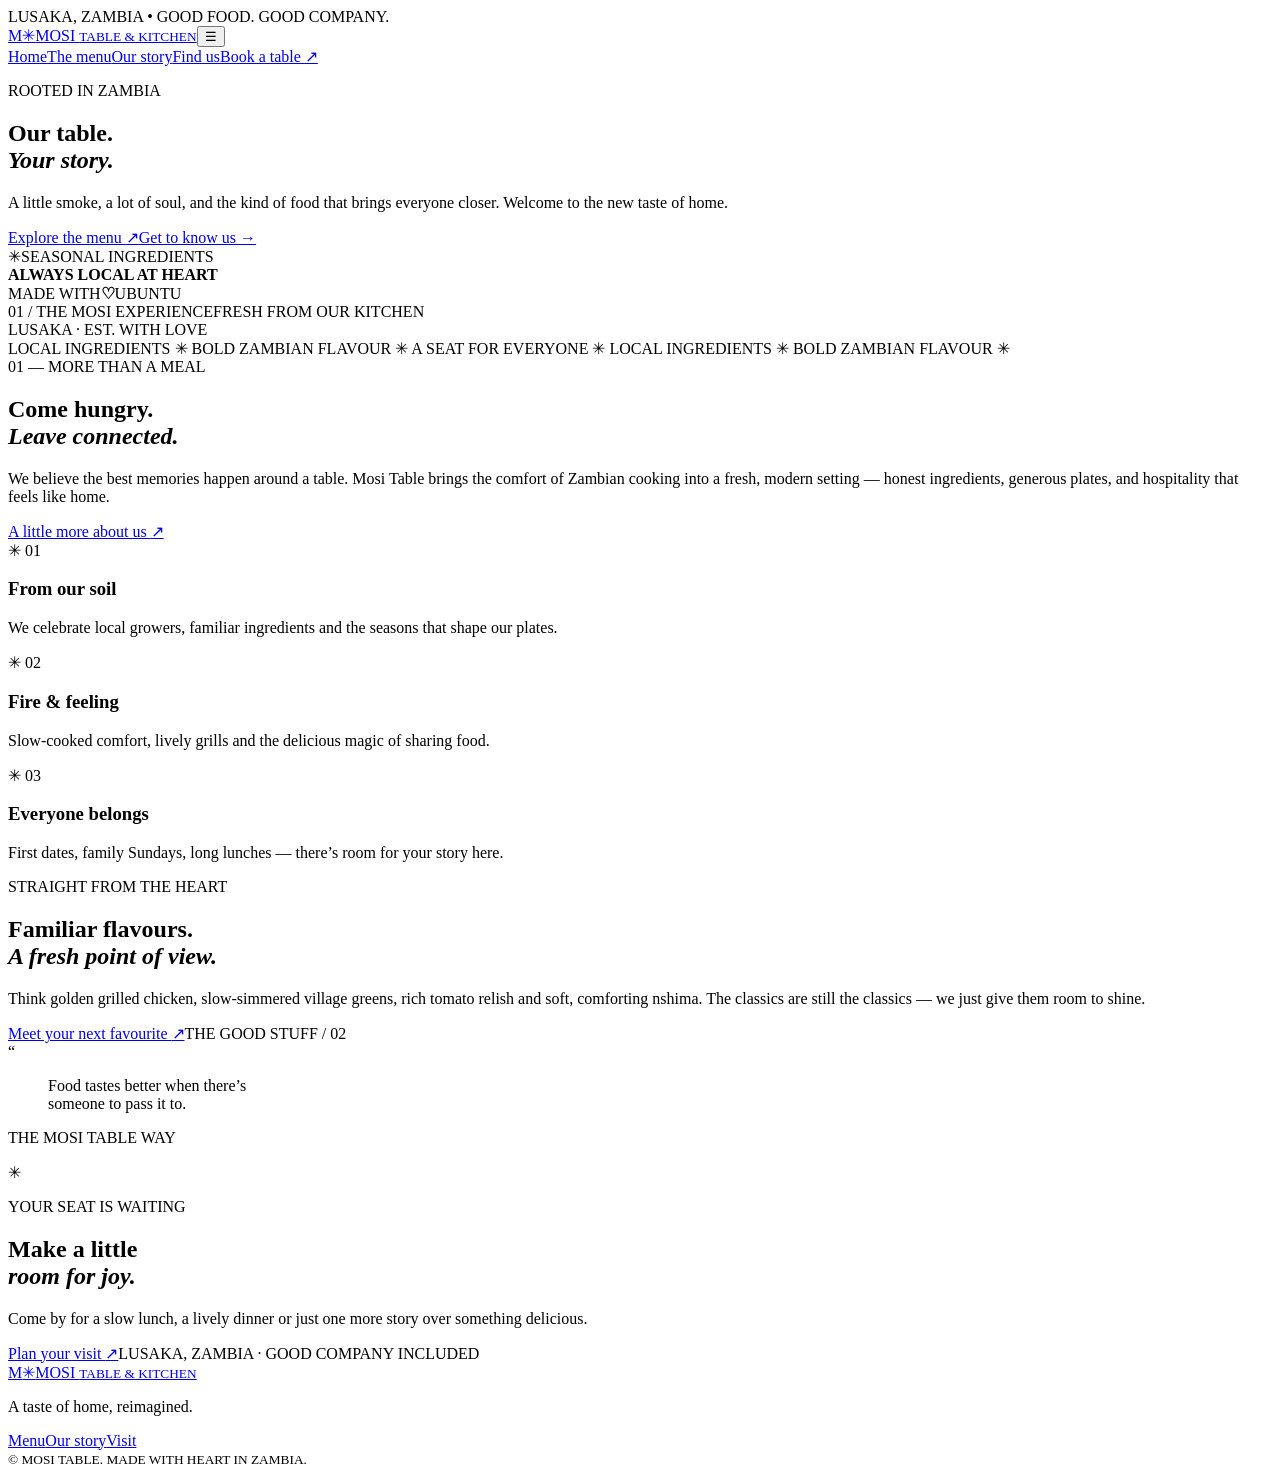
==== index.html @ 556760af "Build Mosi Table restaurant homepage" ====
<!doctype html>
<html lang="en"><head><meta charset="utf-8"><meta name="viewport" content="width=device-width,initial-scale=1"><meta name="theme-color" content="#19251c"><meta name="description" content="Mosi Table — a contemporary Zambian kitchen celebrating fire, flavour and the generous spirit of home."><title>Mosi Table — A taste of home, reimagined</title><link rel="preconnect" href="https://fonts.googleapis.com"><link href="https://fonts.googleapis.com/css2?family=DM+Sans:wght@400;500;600;700&family=Playfair+Display:wght@500;600;700&display=swap" rel="stylesheet"><link rel="stylesheet" href="assets/css/style.css"><script defer src="assets/js/main.js"></script></head>
<body data-page="home"><div class="announcement">LUSAKA, ZAMBIA <span>•</span> GOOD FOOD. GOOD COMPANY.</div><header class="site-header"><a class="brand" href="index.html"><span class="brand-mark">M<span>✳</span></span><span>MOSI <small>TABLE & KITCHEN</small></span></a><button class="nav-toggle" aria-label="Open navigation" aria-expanded="false">☰</button><nav class="nav"><a class="active" href="index.html">Home</a><a href="menu.html">The menu</a><a href="story.html">Our story</a><a href="visit.html">Find us</a><a class="nav-cta" href="visit.html#booking">Book a table <span>↗</span></a></nav></header>
<main><section class="hero"><div class="hero-copy"><p class="eyebrow"><span class="eyebrow-line"></span> ROOTED IN ZAMBIA</p><h1>Our table.<br><em>Your story.</em></h1><p class="hero-lede">A little smoke, a lot of soul, and the kind of food that brings everyone closer. Welcome to the new taste of home.</p><div class="hero-actions"><a class="button button-light" href="menu.html">Explore the menu <span>↗</span></a><a class="text-link light-link" href="story.html">Get to know us <span>→</span></a></div><div class="hero-note"><span class="note-star">✳</span><span>SEASONAL INGREDIENTS<br><b>ALWAYS LOCAL AT HEART</b></span></div></div><div class="hero-visual"><div class="hero-photo" role="img" aria-label="A beautifully plated Zambian-inspired meal with grilled vegetables and nshima"></div><div class="photo-stamp"><span>MADE WITH</span><strong>♡</strong><span>UBUNTU</span></div><div class="hero-caption"><span>01 / THE MOSI EXPERIENCE</span><span>FRESH FROM OUR KITCHEN</span></div></div><div class="hero-side-label">LUSAKA · EST. WITH LOVE</div></section>
<section class="ticker" aria-label="Our values"><div>LOCAL INGREDIENTS <span>✳</span> BOLD ZAMBIAN FLAVOUR <span>✳</span> A SEAT FOR EVERYONE <span>✳</span> LOCAL INGREDIENTS <span>✳</span> BOLD ZAMBIAN FLAVOUR <span>✳</span></div></section>
<section class="intro section-pad"><div class="section-kicker">01 — MORE THAN A MEAL</div><div class="intro-grid"><h2>Come hungry.<br><em>Leave connected.</em></h2><div><p class="body-large">We believe the best memories happen around a table. Mosi Table brings the comfort of Zambian cooking into a fresh, modern setting — honest ingredients, generous plates, and hospitality that feels like home.</p><a class="under-link" href="story.html">A little more about us <span>↗</span></a></div></div><div class="value-row"><article><span>✳ 01</span><h3>From our soil</h3><p>We celebrate local growers, familiar ingredients and the seasons that shape our plates.</p></article><article><span>✳ 02</span><h3>Fire & feeling</h3><p>Slow-cooked comfort, lively grills and the delicious magic of sharing food.</p></article><article><span>✳ 03</span><h3>Everyone belongs</h3><p>First dates, family Sundays, long lunches — there’s room for your story here.</p></article></div></section>
<section class="dish-feature"><div class="dish-photo" role="img" aria-label="Zambian meal with nshima, greens and grilled chicken"></div><div class="dish-copy"><p class="eyebrow">STRAIGHT FROM THE HEART</p><h2>Familiar flavours.<br><em>A fresh point of view.</em></h2><p>Think golden grilled chicken, slow-simmered village greens, rich tomato relish and soft, comforting nshima. The classics are still the classics — we just give them room to shine.</p><a class="button button-dark" href="menu.html">Meet your next favourite <span>↗</span></a><span class="dish-number">THE GOOD STUFF / 02</span></div></section>
<section class="quote-band"><span class="quote-mark">“</span><blockquote>Food tastes better when there’s<br>someone to pass it to.</blockquote><p>THE MOSI TABLE WAY</p><span class="quote-flower">✳</span></section>
<section class="visit-strip"><div><p class="eyebrow">YOUR SEAT IS WAITING</p><h2>Make a little<br><em>room for joy.</em></h2></div><div class="visit-details"><p>Come by for a slow lunch, a lively dinner or just one more story over something delicious.</p><a class="button button-light" href="visit.html#booking">Plan your visit <span>↗</span></a><span class="visit-address">LUSAKA, ZAMBIA · GOOD COMPANY INCLUDED</span></div></section></main>
<footer class="footer"><a class="brand footer-brand" href="index.html"><span class="brand-mark">M<span>✳</span></span><span>MOSI <small>TABLE & KITCHEN</small></span></a><p>A taste of home, reimagined.</p><div class="footer-links"><a href="menu.html">Menu</a><a href="story.html">Our story</a><a href="visit.html">Visit</a></div><small>© <span data-year></span> MOSI TABLE. MADE WITH HEART IN ZAMBIA.</small></footer></body></html>
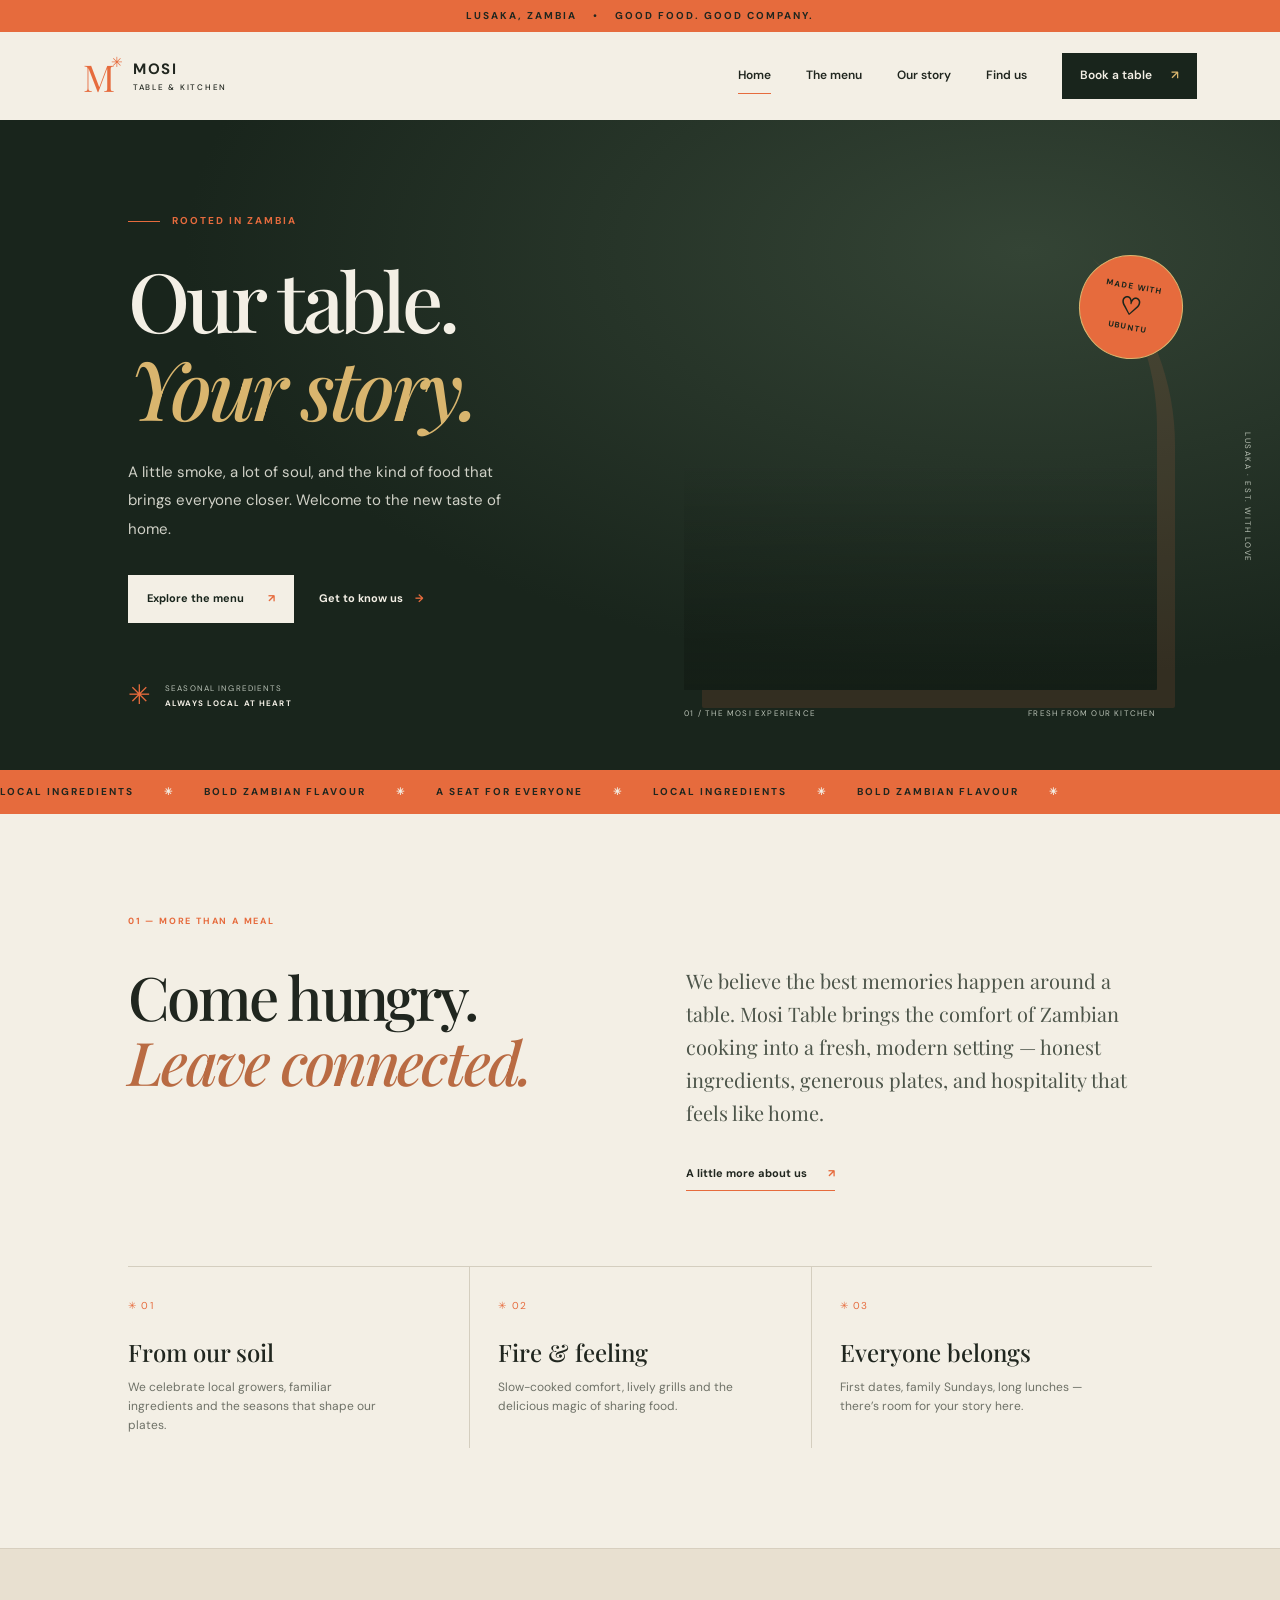
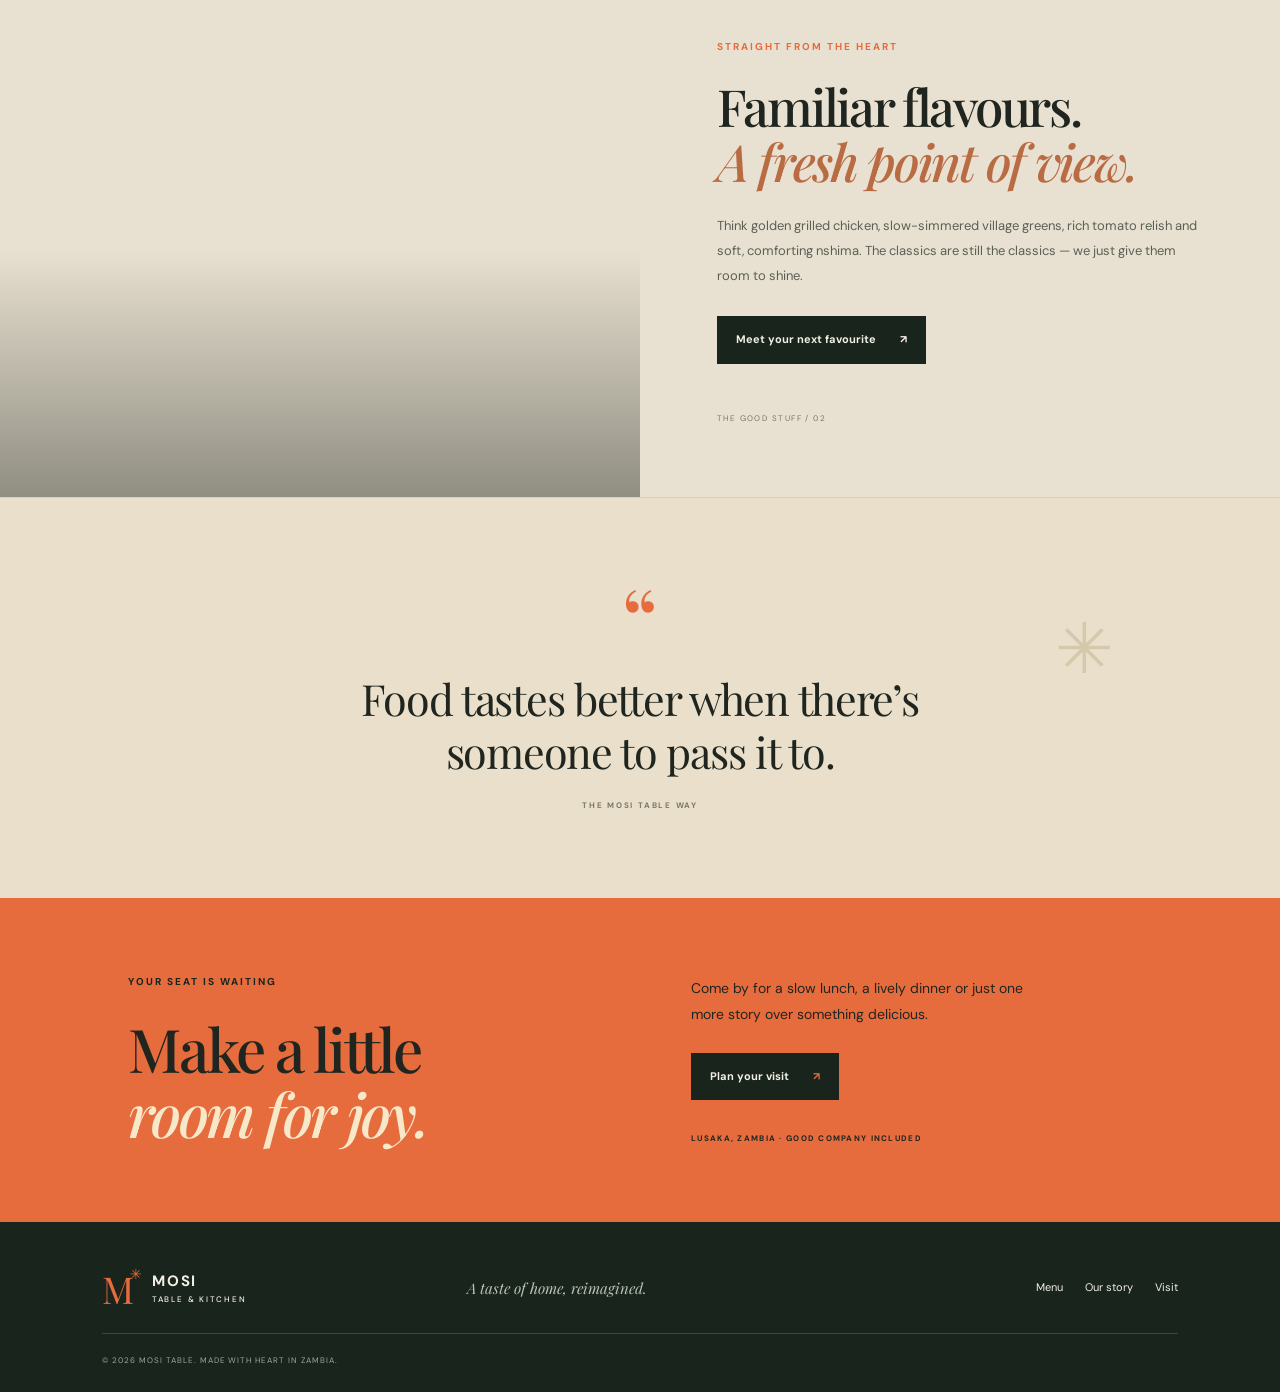
==== commit 55de15fc: "Load global and page-specific CSS" ====
--- a/index.html
+++ b/index.html
@@ -1,5 +1,5 @@
 <!doctype html>
-<html lang="en"><head><meta charset="utf-8"><meta name="viewport" content="width=device-width,initial-scale=1"><meta name="theme-color" content="#19251c"><meta name="description" content="Mosi Table — a contemporary Zambian kitchen celebrating fire, flavour and the generous spirit of home."><title>Mosi Table — A taste of home, reimagined</title><link rel="preconnect" href="https://fonts.googleapis.com"><link href="https://fonts.googleapis.com/css2?family=DM+Sans:wght@400;500;600;700&family=Playfair+Display:wght@500;600;700&display=swap" rel="stylesheet"><link rel="stylesheet" href="assets/css/style.css"><script defer src="assets/js/main.js"></script></head>
+<html lang="en"><head><meta charset="utf-8"><meta name="viewport" content="width=device-width,initial-scale=1"><meta name="theme-color" content="#19251c"><meta name="description" content="Mosi Table — a contemporary Zambian kitchen celebrating fire, flavour and the generous spirit of home."><title>Mosi Table — A taste of home, reimagined</title><link rel="preconnect" href="https://fonts.googleapis.com"><link href="https://fonts.googleapis.com/css2?family=DM+Sans:wght@400;500;600;700&family=Playfair+Display:wght@500;600;700&display=swap" rel="stylesheet"><link rel="stylesheet" href="assets/css/global.css"><link rel="stylesheet" href="assets/css/home.css"><script defer src="assets/js/main.js"></script></head>
 <body data-page="home"><div class="announcement">LUSAKA, ZAMBIA <span>•</span> GOOD FOOD. GOOD COMPANY.</div><header class="site-header"><a class="brand" href="index.html"><span class="brand-mark">M<span>✳</span></span><span>MOSI <small>TABLE & KITCHEN</small></span></a><button class="nav-toggle" aria-label="Open navigation" aria-expanded="false">☰</button><nav class="nav"><a class="active" href="index.html">Home</a><a href="menu.html">The menu</a><a href="story.html">Our story</a><a href="visit.html">Find us</a><a class="nav-cta" href="visit.html#booking">Book a table <span>↗</span></a></nav></header>
 <main><section class="hero"><div class="hero-copy"><p class="eyebrow"><span class="eyebrow-line"></span> ROOTED IN ZAMBIA</p><h1>Our table.<br><em>Your story.</em></h1><p class="hero-lede">A little smoke, a lot of soul, and the kind of food that brings everyone closer. Welcome to the new taste of home.</p><div class="hero-actions"><a class="button button-light" href="menu.html">Explore the menu <span>↗</span></a><a class="text-link light-link" href="story.html">Get to know us <span>→</span></a></div><div class="hero-note"><span class="note-star">✳</span><span>SEASONAL INGREDIENTS<br><b>ALWAYS LOCAL AT HEART</b></span></div></div><div class="hero-visual"><div class="hero-photo" role="img" aria-label="A beautifully plated Zambian-inspired meal with grilled vegetables and nshima"></div><div class="photo-stamp"><span>MADE WITH</span><strong>♡</strong><span>UBUNTU</span></div><div class="hero-caption"><span>01 / THE MOSI EXPERIENCE</span><span>FRESH FROM OUR KITCHEN</span></div></div><div class="hero-side-label">LUSAKA · EST. WITH LOVE</div></section>
 <section class="ticker" aria-label="Our values"><div>LOCAL INGREDIENTS <span>✳</span> BOLD ZAMBIAN FLAVOUR <span>✳</span> A SEAT FOR EVERYONE <span>✳</span> LOCAL INGREDIENTS <span>✳</span> BOLD ZAMBIAN FLAVOUR <span>✳</span></div></section>
--- a/assets/css/global.css
+++ b/assets/css/global.css
@@ -0,0 +1 @@
+:root{--forest:#19251c;--cream:#f3efe5;--paper:#e8e0d0;--ink:#20261f;--muted:#6e7167;--serif:'Playfair Display',Georgia,serif;--sans:'DM Sans',Arial,sans-serif;--orange:#e66b3d;--gold:#d9b56e}*{box-sizing:border-box}html{scroll-behavior:smooth}body{margin:0;background:var(--cream);color:var(--ink);font:15px/1.6 var(--sans)}a{color:inherit;text-decoration:none}button{font:inherit}.announcement{background:var(--orange);text-align:center;padding:8px;font-size:10px;letter-spacing:.2em;font-weight:700}.announcement span{padding:0 12px}.site-header{height:88px;padding:0 6.5%;display:flex;align-items:center;justify-content:space-between;background:var(--cream);position:relative;z-index:10}.brand{display:flex;align-items:center;gap:10px;font-weight:700;letter-spacing:.12em;font-size:15px;line-height:1.2}.brand small{display:block;font-size:8px;letter-spacing:.22em;margin-top:5px;font-weight:500}.brand-mark{font:37px var(--serif);letter-spacing:-.12em;color:var(--orange)}.brand-mark span{font-size:14px;vertical-align:top;letter-spacing:0}.nav{display:flex;align-items:center;gap:35px;font-size:12px;font-weight:600}.nav>a:not(.nav-cta){padding:8px 0;border-bottom:1px solid transparent}.nav>a.active,.nav>a:hover{border-color:var(--orange)}.nav-cta{background:var(--forest);color:var(--cream);padding:13px 18px}.nav-cta span{padding-left:16px;color:var(--gold)}.nav-toggle{display:none;border:0;background:none;font-size:24px}.hero{min-height:650px;background:var(--forest);color:var(--cream);display:grid;grid-template-columns:1fr 1fr;position:relative;overflow:hidden;padding:65px 8% 50px 10%}.hero-copy{padding:28px 4% 35px 0;position:relative;z-index:2}.eyebrow{font-size:10px;letter-spacing:.2em;font-weight:700;color:var(--orange);display:flex;align-items:center;gap:12px;margin:0 0 26px}.eyebrow-line{display:inline-block;width:32px;height:1px;background:var(--orange)}h1,h2,h3,p{margin-top:0}h1,h2{font-family:var(--serif);font-weight:500;letter-spacing:-.045em;line-height:1.08}h1{font-size:clamp(54px,6.4vw,90px);margin-bottom:26px}h1 em,h2 em{font-weight:500;color:var(--gold)}.hero-lede{max-width:390px;color:#d0d1c7;font-size:15px;line-height:1.9}.hero-actions{display:flex;align-items:center;gap:25px;margin-top:32px}.button{display:inline-flex;align-items:center;justify-content:space-between;gap:24px;padding:15px 19px;font-size:11px;font-weight:700;transition:transform .2s}.button:hover{transform:translateY(-3px)}.button-light{background:var(--cream);color:var(--forest)}.button-light span{color:var(--orange)}.button-dark{background:var(--forest);color:var(--cream)}.text-link{font-size:11px;font-weight:700}.text-link span{margin-left:9px;color:var(--orange)}.light-link{color:var(--cream)}.hero-note{display:flex;align-items:center;gap:13px;position:absolute;bottom:0;font-size:8px;letter-spacing:.14em;line-height:1.8;color:#b7c0b5}.hero-note b{color:var(--cream)}.note-star{font-size:27px;color:var(--orange)}.hero-visual{position:relative;min-height:500px}.hero-photo{position:absolute;inset:0 4% 30px 6%;background:url('https://images.unsplash.com/photo-1547592180-85f173990554?auto=format&fit=crop&w=1100&q=85') center/cover;border-radius:48% 48% 0 0;filter:saturate(.88)}.hero-photo:after,.dish-photo:after{content:"";position:absolute;inset:0;background:linear-gradient(180deg,transparent 55%,#0c140d66)}.photo-stamp{position:absolute;right:-1%;top:13%;width:104px;height:104px;border:1px solid var(--gold);border-radius:50%;display:flex;align-items:center;justify-content:center;flex-direction:column;background:var(--orange);color:var(--forest);transform:rotate(10deg);font-size:8px;letter-spacing:.15em;font-weight:700}.photo-stamp strong{font-size:24px;line-height:1.2}.hero-caption{position:absolute;bottom:0;left:6%;right:4%;display:flex;justify-content:space-between;color:#b9c1b5;font-size:8px;letter-spacing:.15em}.hero-side-label{position:absolute;right:2%;top:48%;writing-mode:vertical-rl;font-size:8px;letter-spacing:.2em;color:#b9c1b5}.ticker{overflow:hidden;background:var(--orange);padding:14px 0;white-space:nowrap;font-size:10px;letter-spacing:.16em;font-weight:700}.ticker div{min-width:max-content;animation:marquee 28s linear infinite}.ticker span{padding:0 26px;color:var(--cream)}@keyframes marquee{to{transform:translateX(-30%)}}.section-pad{padding:100px 10%}.section-kicker{font-size:9px;letter-spacing:.2em;color:var(--orange);font-weight:700;margin-bottom:36px}.intro-grid{display:grid;grid-template-columns:1fr 1fr;gap:9%;align-items:start}.intro h2,.dish-copy h2,.visit-strip h2{font-size:clamp(39px,4.7vw,62px);margin-bottom:0}.intro h2 em,.dish-copy h2 em,.visit-strip h2 em{color:#b96b43}.body-large{font:20px/1.65 var(--serif);color:#4d554a}.under-link{display:inline-block;margin-top:16px;border-bottom:1px solid var(--orange);padding-bottom:7px;font-size:11px;font-weight:700}.under-link span{margin-left:18px;color:var(--orange)}.value-row{margin-top:75px;display:grid;grid-template-columns:repeat(3,1fr);border-top:1px solid #d4cebf}.value-row article{padding:25px 26px 0 0}.value-row article+article{border-left:1px solid #d4cebf;padding-left:28px}.value-row article>span{color:var(--orange);font-size:10px;letter-spacing:.12em}.value-row h3{font:500 24px var(--serif);margin:20px 0 10px}.value-row p{color:var(--muted);font-size:12px;max-width:270px}.dish-feature{display:grid;grid-template-columns:1fr 1fr;background:var(--paper);min-height:550px}.dish-photo{position:relative;min-height:480px;background:url('https://images.unsplash.com/photo-1547592180-745d643a9c73?auto=format&fit=crop&w=1200&q=85') center/cover}.dish-copy{padding:90px 13% 70px 12%;position:relative}.dish-copy .eyebrow{margin-bottom:24px}.dish-copy h2{font-size:clamp(36px,4vw,55px)}.dish-copy>p:not(.eyebrow){margin:25px 0 28px;color:#5c6055;font-size:13px;line-height:1.9}.dish-number{display:block;margin-top:48px;font-size:8px;letter-spacing:.18em;color:#77786b}.quote-band{text-align:center;padding:84px 20px 78px;position:relative;overflow:hidden;background:#e9dfca}.quote-mark{font:90px var(--serif);line-height:.8;color:var(--orange)}.quote-band blockquote{font:clamp(27px,3.5vw,43px)/1.25 var(--serif);margin:10px 0 20px;letter-spacing:-.03em}.quote-band p{font-size:8px;letter-spacing:.22em;font-weight:700;color:#78786b}.quote-flower{position:absolute;right:13%;top:24%;font-size:70px;color:#d6c8aa}.visit-strip{background:var(--orange);padding:76px 10%;display:grid;grid-template-columns:1fr 1fr;gap:10%;align-items:center}.visit-strip .eyebrow{color:var(--forest)}.visit-strip h2 em{color:#f8e8ca}.visit-details p{max-width:350px;font-size:14px;line-height:1.9;margin-bottom:25px}.visit-strip .button-light{background:var(--forest);color:var(--cream)}.visit-strip .button-light span{color:var(--orange)}.visit-address{display:block;margin-top:32px;font-size:8px;letter-spacing:.16em;font-weight:700}.footer{background:var(--forest);color:var(--cream);padding:42px 8% 25px;display:grid;grid-template-columns:1fr 1fr 1fr;align-items:center;gap:20px}.footer-brand .brand-mark{color:var(--orange)}.footer>p{font:italic 15px var(--serif);color:#bdc1b4;margin:0}.footer-links{display:flex;justify-content:flex-end;gap:22px;font-size:11px}.footer>small{grid-column:1/-1;border-top:1px solid #3b493d;padding-top:20px;color:#9ea79b;font-size:8px;letter-spacing:.12em}.page-hero{padding:90px 10% 80px;background:var(--forest);color:var(--cream);position:relative;overflow:hidden}.page-hero h1{max-width:800px;font-size:clamp(54px,8vw,105px)}.page-hero p:not(.eyebrow){max-width:520px;color:#c6c9bf;line-height:1.9}.page-hero .page-orbit{position:absolute;right:8%;bottom:-90px;border:1px solid #657260;width:280px;height:280px;border-radius:50%;display:grid;place-items:center;color:var(--gold);font:70px var(--serif);opacity:.65}.menu-intro{display:flex;justify-content:space-between;align-items:end;gap:30px;padding:65px 10% 25px}.menu-intro h2{font-size:42px;margin:0}.menu-intro p{max-width:380px;color:var(--muted);font-size:12px;margin:0}.menu-board{padding:25px 10% 100px}.menu-tabs{display:flex;gap:10px;flex-wrap:wrap;margin-bottom:28px}.menu-tabs button{border:1px solid #cfc7b7;background:transparent;padding:10px 17px;font-size:10px;cursor:pointer}.menu-tabs button.active,.menu-tabs button:hover{background:var(--forest);color:var(--cream);border-color:var(--forest)}.menu-grid{display:grid;grid-template-columns:repeat(2,1fr);gap:0 6%}.menu-item{padding:24px 0;border-top:1px solid #d1cbbb;display:grid;grid-template-columns:1fr auto;gap:5px 20px}.menu-item h3{font:500 22px var(--serif);margin:0}.menu-item .price{font-size:12px;font-weight:700;color:var(--orange);padding-top:7px}.menu-item p{grid-column:1/-1;margin:0;color:var(--muted);font-size:12px}.menu-item .tag{grid-column:1/-1;font-size:8px;letter-spacing:.15em;color:#8b8d7d;text-transform:uppercase;margin-top:4px}.menu-note{background:var(--forest);color:var(--cream);padding:45px 10%;display:flex;justify-content:space-between;align-items:center;gap:25px}.menu-note h2{font-size:36px;margin:0}.menu-note p{max-width:390px;color:#c6c9bf;font-size:12px;margin:0}.story-hero{background:#d9d1bf;color:var(--forest);display:grid;grid-template-columns:1fr .8fr;min-height:540px}.story-hero-copy{padding:90px 8% 70px 15%}.story-hero-copy h1{font-size:clamp(48px,6vw,76px)}.story-hero-copy p:not(.eyebrow){max-width:450px;color:#555b4f;line-height:1.9}.story-art{background:var(--orange);position:relative;overflow:hidden;min-height:400px;display:grid;place-items:center}.story-art:before,.story-art:after{content:"";position:absolute;border:1px solid #19251c73;border-radius:50%;width:360px;height:360px}.story-art:after{width:250px;height:250px}.story-art span{font:clamp(80px,11vw,145px) var(--serif);color:var(--forest);z-index:1;letter-spacing:-.1em}.story-columns{padding:90px 12%;display:grid;grid-template-columns:.8fr 1fr;gap:12%}.story-columns h2{font-size:45px}.story-columns p{font-size:13px;color:var(--muted);line-height:2}.story-values{background:var(--forest);color:var(--cream);padding:75px 10%}.story-values h2{font-size:45px}.story-value-grid{display:grid;grid-template-columns:repeat(3,1fr);gap:35px;margin-top:45px}.story-value-grid h3{font:24px var(--serif);color:var(--gold)}.story-value-grid p{font-size:12px;color:#c4c9bf}.visit-hero{background:var(--orange);color:var(--forest);padding:85px 10% 70px;display:grid;grid-template-columns:1fr .65fr;gap:10%;align-items:end}.visit-hero h1{font-size:clamp(55px,7vw,92px)}.visit-hero p{max-width:420px}.visit-hero .eyebrow{color:var(--forest)}.visit-card{background:var(--cream);padding:28px}.visit-card small{font-size:8px;letter-spacing:.15em;font-weight:700}.visit-card h3{font:26px var(--serif);margin:12px 0}.visit-card p{font-size:12px;color:var(--muted);margin:0}.visit-content{padding:80px 10%;display:grid;grid-template-columns:.8fr 1fr;gap:12%}.visit-content h2{font-size:45px}.contact-list{margin-top:30px}.contact-list div{padding:18px 0;border-top:1px solid #d1cbbb}.contact-list small{display:block;font-size:8px;letter-spacing:.15em;color:var(--orange);font-weight:700}.contact-list strong{font:20px var(--serif);font-weight:500}.booking-panel{background:var(--paper);padding:35px}.booking-panel h2{font-size:38px;margin-bottom:8px}.booking-panel>p{font-size:12px;color:var(--muted)}.booking-form{display:grid;grid-template-columns:1fr 1fr;gap:16px;margin-top:24px}.field{display:flex;flex-direction:column;gap:6px}.field.full{grid-column:1/-1}.field label{font-size:9px;letter-spacing:.12em;font-weight:700}.field input,.field select,.field textarea{width:100%;border:1px solid #c9c1b1;background:var(--cream);padding:13px;font:12px var(--sans);color:var(--ink);border-radius:0}.field textarea{min-height:90px;resize:vertical}.booking-form button{border:0;cursor:pointer;grid-column:1/-1;text-align:left}.form-message{font-size:12px;color:var(--forest);margin:0;grid-column:1/-1}.visit-footnote{font-size:10px;color:var(--muted);margin-top:18px}.menu-item[hidden]{display:none}body[data-page="menu"] .page-hero{background:#26372b}::selection{background:var(--orange);color:var(--forest)}@media(max-width:850px){.site-header{height:74px;padding:0 6%}.nav-toggle{display:block;color:var(--forest);cursor:pointer}.nav{display:none;position:absolute;top:74px;left:0;right:0;background:var(--cream);padding:20px 6% 28px;flex-direction:column;align-items:stretch;gap:8px;box-shadow:0 18px 25px #0001}.nav.open{display:flex}.nav>a{padding:12px!important}.hero{grid-template-columns:1fr;padding:50px 7% 38px}.hero-copy{padding:0 0 35px}.hero-visual{min-height:430px}.hero-photo{inset:0 7% 28px}.hero-side-label{right:1%}.hero-note{position:static;margin-top:36px}.hero-actions{flex-wrap:wrap}.section-pad{padding:70px 7%}.intro-grid,.dish-feature,.visit-strip,.story-hero,.story-columns,.visit-hero,.visit-content{grid-template-columns:1fr}.intro-grid{gap:25px}.value-row{margin-top:45px}.dish-photo{min-height:350px}.dish-copy{padding:55px 7%}.visit-strip{gap:35px;padding:60px 7%}.footer{padding:35px 7%;grid-template-columns:1fr 1fr}.footer>p{display:none}.footer-links{gap:15px}.footer>small{margin-top:10px}.menu-intro{padding:50px 7% 20px;align-items:start;flex-direction:column}.menu-board{padding:20px 7% 70px}.menu-note{padding:35px 7%;align-items:start;flex-direction:column}.page-hero{padding:65px 7%}.page-hero .page-orbit{right:-90px;opacity:.35}.story-hero-copy{padding:65px 7%}.story-art{min-height:300px}.story-columns{padding:65px 7%;gap:15px}.story-values{padding:60px 7%}.story-value-grid{grid-template-columns:1fr;gap:20px}.visit-hero{padding:65px 7%;gap:20px}.visit-content{padding:60px 7%;gap:40px}.booking-panel{padding:25px}}@media(max-width:520px){.announcement{font-size:8px}.hero h1{font-size:56px}.hero-visual{min-height:350px}.photo-stamp{width:82px;height:82px;right:0}.photo-stamp strong{font-size:19px}.hero-caption{font-size:7px}.value-row{grid-template-columns:1fr}.value-row article,.value-row article+article{padding:22px 0;border-left:0;border-top:1px solid #d4cebf}.value-row article:first-child{border-top:0}.menu-grid{grid-template-columns:1fr}.menu-intro h2{font-size:35px}.menu-note h2{font-size:30px}.booking-form{grid-template-columns:1fr}.field.full,.booking-form button,.form-message{grid-column:1}.footer{grid-template-columns:1fr}.footer-links{justify-content:flex-start}.footer>small{line-height:1.8}.story-hero-copy h1{font-size:52px}}@media(prefers-reduced-motion:reduce){html{scroll-behavior:auto}.ticker div{animation:none}*{transition:none!important}}
--- a/assets/css/home.css
+++ b/assets/css/home.css
@@ -0,0 +1,8 @@
+/* HOME PAGE — cinematic editorial treatment */
+body[data-page="home"] .hero{background:radial-gradient(ellipse at 80% 20%,#344435 0%,#19251c 58%)}
+body[data-page="home"] .hero-photo{border-radius:48% 48% 2px 2px;box-shadow:18px 18px 0 #e66b3d22}
+body[data-page="home"] .ticker{letter-spacing:.2em}
+body[data-page="home"] .intro{background:#f3efe5}
+body[data-page="home"] .dish-feature{border-top:1px solid #d7cfbf;border-bottom:1px solid #d7cfbf}
+body[data-page="home"] .quote-band{background:#e9dfca}
+@media(max-width:850px){body[data-page="home"] .hero-photo{border-radius:45% 45% 0 0}}
